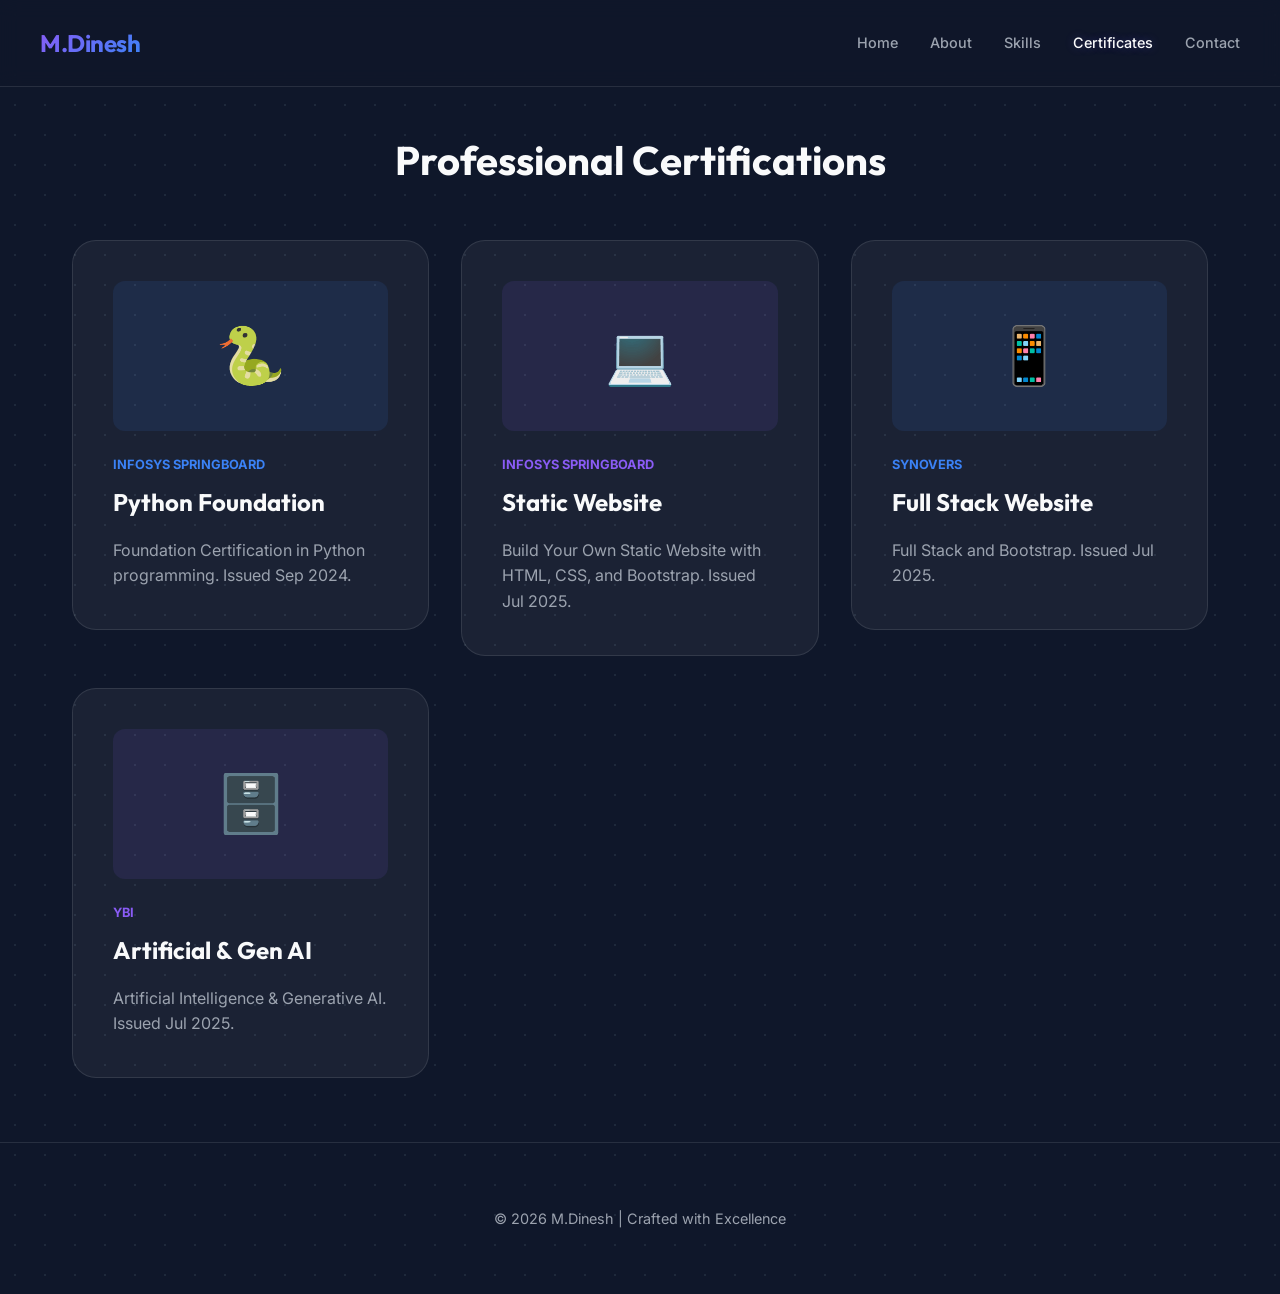
==== certificates.html @ 382bfbe6 "Added portfolio project files" ====
<!DOCTYPE html>
<html lang="en">
<head>
    <meta charset="UTF-8">
    <meta name="viewport" content="width=device-width, initial-scale=1.0">
    <title>Certificates | M.Dinesh</title>
    <link rel="stylesheet" href="css/style.css">
</head>
<body>

    <header>
        <nav>
            <div class="logo">M.Dinesh</div>
            <ul>
                <li><a href="index.html">Home</a></li>
                <li><a href="about.html">About</a></li>
               
                <li><a href="skills.html">Skills</a></li>
                <li><a href="certificates.html" class="active">Certificates</a></li>
                <li><a href="contact.html">Contact</a></li>
            </ul>
        </nav>
    </header>

    <main class="page-section page-reveal">
        <h1 class="section-title">Professional Certifications</h1>
        
        <div class="grid">
            <!-- Infosys Python Foundation -->
            <a href="assets/python_foundation_infosys.pdf" target="_blank" style="text-decoration: none; color: inherit;">
                <div class="card">
                    <div style="background: rgba(59, 130, 246, 0.1); height: 150px; border-radius: 12px; margin-bottom: 1.5rem; display: flex; align-items: center; justify-content: center; font-size: 3.5rem;">🐍</div>
                    <div style="color: var(--secondary); font-size: 0.8rem; font-weight: 700; margin-bottom: 0.5rem; text-transform: uppercase;">Infosys Springboard</div>
                    <h2>Python Foundation</h2>
                    <p>Foundation Certification in Python programming. Issued Sep 2024.</p>
                </div>
            </a>

            <!-- Static Website Certificate -->
            <a href="assets/static_website_cert.pdf" target="_blank" style="text-decoration: none; color: inherit;">
                <div class="card">
                    <div style="background: rgba(139, 92, 246, 0.1); height: 150px; border-radius: 12px; margin-bottom: 1.5rem; display: flex; align-items: center; justify-content: center; font-size: 3.5rem;">💻</div>
                    <div style="color: var(--primary); font-size: 0.8rem; font-weight: 700; margin-bottom: 0.5rem; text-transform: uppercase;">Infosys Springboard</div>
                    <h2>Static Website</h2>
                    <p>Build Your Own Static Website with HTML, CSS, and Bootstrap. Issued Jul 2025.</p>
                </div>
            </a>

            <!-- Responsive Website Certificate -->
            <a href="assets/responsive_website_cert.pdf" target="_blank" style="text-decoration: none; color: inherit;">
                <div class="card">
                    <div style="background: rgba(59, 130, 246, 0.1); height: 150px; border-radius: 12px; margin-bottom: 1.5rem; display: flex; align-items: center; justify-content: center; font-size: 3.5rem;">📱</div>
                    <div style="color: var(--secondary); font-size: 0.8rem; font-weight: 700; margin-bottom: 0.5rem; text-transform: uppercase;">SYNOVERS</div>
                    <h2>Full Stack Website</h2>
                    <p>Full Stack and Bootstrap. Issued Jul 2025.</p>
                </div>
            </a>

            <!-- Database Certificate -->
            <a href="assets/database_intro_cert.pdf" target="_blank" style="text-decoration: none; color: inherit;">
                <div class="card">
                    <div style="background: rgba(139, 92, 246, 0.1); height: 150px; border-radius: 12px; margin-bottom: 1.5rem; display: flex; align-items: center; justify-content: center; font-size: 3.5rem;">🗄️</div>
                    <div style="color: var(--primary); font-size: 0.8rem; font-weight: 700; margin-bottom: 0.5rem; text-transform: uppercase;">YBI</div>
                    <h2>Artificial & Gen AI</h2>
                    <p>Artificial Intelligence & Generative AI. Issued Jul 2025.</p>
                </div>
            </a>
        </div>
    </main>

    <footer>
       <p>&copy; 2026 M.Dinesh | Crafted with Excellence</p> 
    </footer>

</body>
</html>
---- css/style.css ----
@import url('https://fonts.googleapis.com/css2?family=Inter:wght@300;400;500;600&family=Outfit:wght@400;600;700;800&display=swap');

:root {
    --bg: #0f172a;
    --surface: rgba(255, 255, 255, 0.05);
    --surface-hover: rgba(255, 255, 255, 0.1);
    --border: rgba(255, 255, 255, 0.1);
    --primary: #8B5CF6;
    --primary-glow: rgba(139, 92, 246, 0.3);
    --secondary: #3B82F6;
    --text: #F9FAFB;
    --text-dim: #9CA3AF;
    --transition: all 0.4s cubic-bezier(0.4, 0, 0.2, 1);
}

* {
    margin: 0;
    padding: 0;
    box-sizing: border-box;
    font-family: 'Inter', sans-serif;
}

body {
    background-color: var(--bg);
    color: var(--text);
    line-height: 1.6;
    overflow-x: hidden;
    background-image: 
        radial-gradient(#1e293b 1px, transparent 1px);
    background-size: 30px 30px;
    min-height: 100vh;
}

h1, h2, h3, .logo {
    font-family: 'Outfit', sans-serif;
    font-weight: 700;
}

/* Navbar */
header {
    position: fixed;
    top: 0;
    left: 0;
    width: 100%;
    z-index: 1000;
    padding: 1.5rem 2rem;
    background: rgba(15, 23, 42, 0.8);
    backdrop-filter: blur(10px);
    border-bottom: 1px solid var(--border);
}

nav {
    max-width: 1200px;
    margin: 0 auto;
    display: flex;
    justify-content: space-between;
    align-items: center;
}

.logo {
    font-size: 1.5rem;
    background: linear-gradient(135deg, var(--primary), var(--secondary));
    -webkit-background-clip: text;
    -webkit-text-fill-color: transparent;
    letter-spacing: -0.5px;
}

nav ul {
    display: flex;
    list-style: none;
    gap: 2rem;
}

nav a {
    color: var(--text-dim);
    text-decoration: none;
    font-size: 0.9rem;
    font-weight: 500;
    transition: var(--transition);
}

nav a:hover, nav a.active {
    color: var(--text);
    text-shadow: 0 0 10px var(--primary-glow);
}

/* Page Transitions */
.page-reveal {
    animation: reveal 0.8s ease-out forwards;
}

@keyframes reveal {
    from { opacity: 0; transform: translateY(20px); }
    to { opacity: 1; transform: translateY(0); }
}

/* Hero Section */
.hero {
    min-height: 100vh;
    padding-top: 120px; /* Space for the fixed header */
    display: flex;
    flex-direction: column;
    justify-content: center;
    align-items: center;
    text-align: center;
    padding-left: 2rem;
    padding-right: 2rem;
    padding-bottom: 4rem;
    position: relative;
}

.hero h2 {
    font-size: 1.2rem;
    color: var(--primary);
    text-transform: uppercase;
    letter-spacing: 4px;
    margin-bottom: 1rem;
    opacity: 0.8;
}

.hero h1 {
    font-size: clamp(3rem, 10vw, 6rem);
    margin-bottom: 1rem;
    background: linear-gradient(to right, #fff, #a5a5a5);
    -webkit-background-clip: text;
    -webkit-text-fill-color: transparent;
    line-height: 1.1;
}

.hero h3 {
    font-size: 1.5rem;
    color: var(--text-dim);
    margin-bottom: 2rem;
    font-weight: 400;
}

.hero p {
    max-width: 600px;
    color: var(--text-dim);
    margin-bottom: 3rem;
    font-size: 1.1rem;
}

/* Buttons */
.btn {
    display: inline-block;
    padding: 1rem 2.5rem;
    background: var(--primary);
    color: white;
    text-decoration: none;
    border-radius: 100px;
    font-weight: 600;
    transition: var(--transition);
    position: relative;
    overflow: hidden;
    box-shadow: 0 10px 20px -10px var(--primary-glow);
}

.btn:hover {
    transform: translateY(-3px);
    box-shadow: 0 20px 30px -10px var(--primary-glow);
    background: #7c3aed;
}

/* Cards */
.page-section {
    padding: 8rem 2rem 4rem;
    max-width: 1200px;
    margin: 0 auto;
}

.section-title {
    font-size: 2.5rem;
    margin-bottom: 3rem;
    text-align: center;
}

.grid {
    display: grid;
    grid-template-columns: repeat(auto-fit, minmax(300px, 1fr));
    gap: 2rem;
}

.card {
    background: var(--surface);
    border: 1px solid var(--border);
    padding: 2.5rem;
    border-radius: 24px;
    transition: var(--transition);
    backdrop-filter: blur(10px);
}

.card:hover {
    background: var(--surface-hover);
    border-color: var(--primary);
    transform: translateY(-10px);
    box-shadow: 0 20px 40px -20px rgba(0,0,0,0.5);
}

.card h2 {
    margin-bottom: 1rem;
    color: var(--text);
}

.card p {
    color: var(--text-dim);
}

/* Skills */
.skill-grid {
    display: grid;
    grid-template-columns: repeat(auto-fit, minmax(150px, 1fr));
    gap: 1.5rem;
}

.skill-tag {
    background: var(--surface);
    border: 1px solid var(--border);
    padding: 1rem;
    text-align: center;
    border-radius: 12px;
    font-weight: 500;
    transition: var(--transition);
}

.skill-tag:hover {
    border-color: var(--secondary);
    background: rgba(59, 130, 246, 0.1);
    color: var(--secondary);
}

/* Footer */
footer {
    text-align: center;
    padding: 4rem 2rem;
    border-top: 1px solid var(--border);
    color: var(--text-dim);
    font-size: 0.9rem;
}

/* Responsive */
@media (max-width: 768px) {
    header {
        padding: 1rem;
    }
    nav ul {
        display: none; /* Mobile menu logic omitted for brevity, can add hamburger if needed */
    }
    .hero h1 {
        font-size: 3.5rem;
    }
}
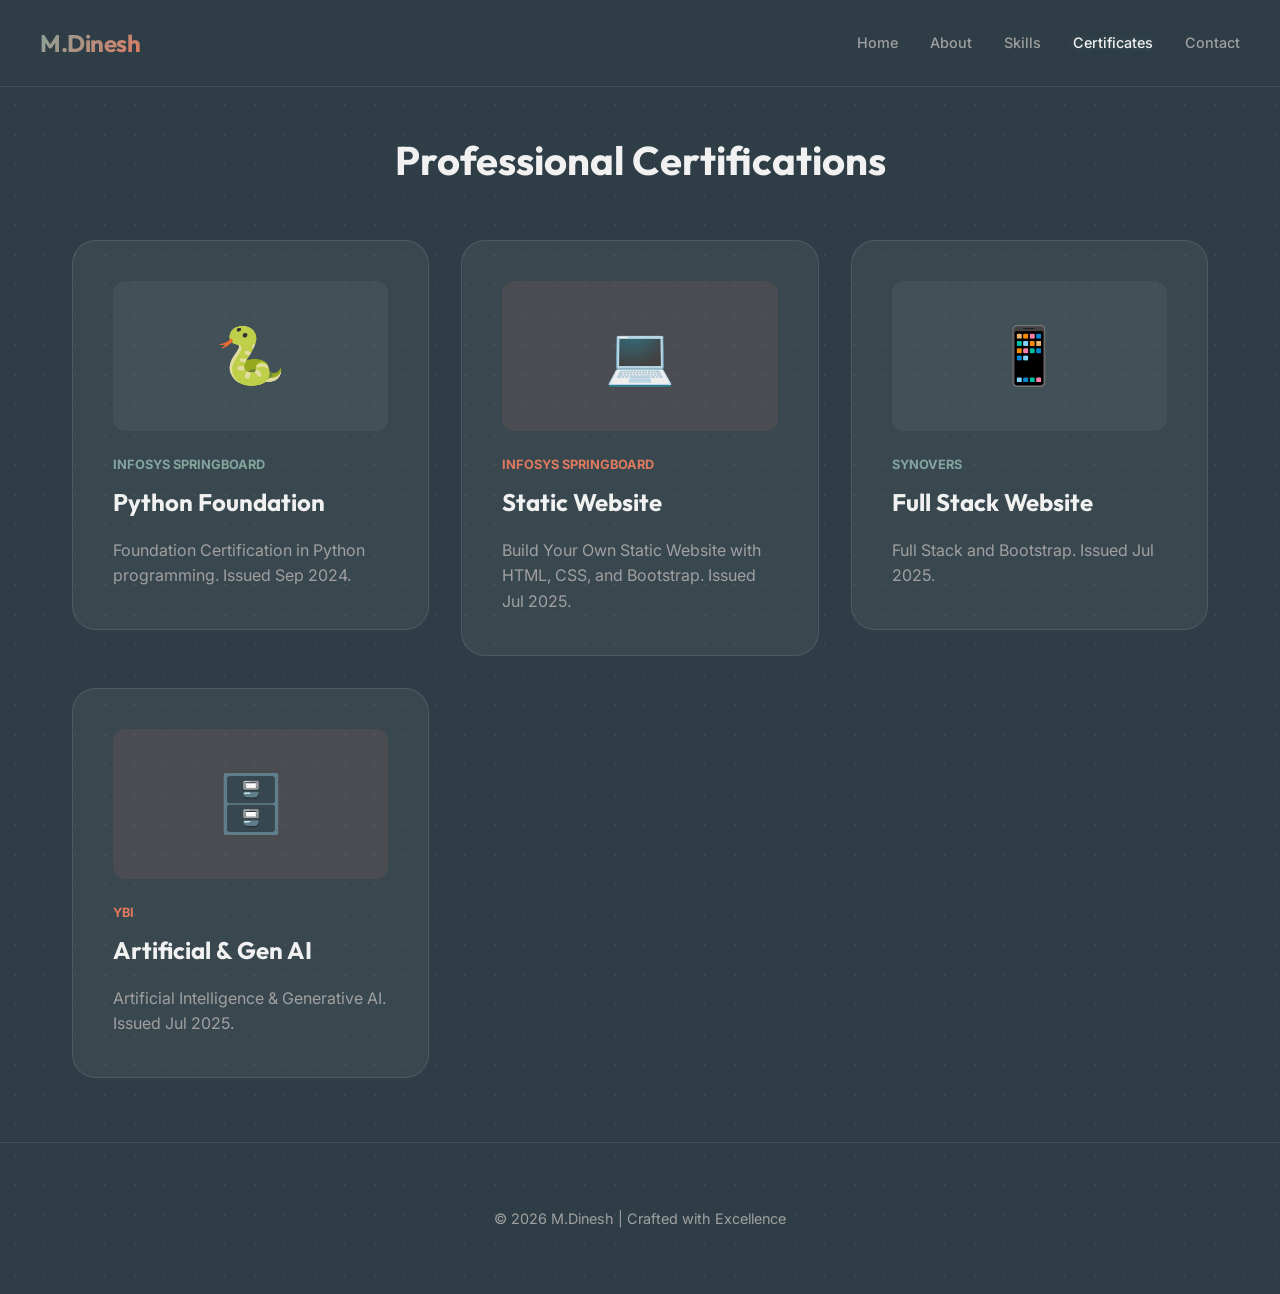
==== commit 53da1e60: "Added portfolio project files" ====
--- a/certificates.html
+++ b/certificates.html
@@ -29,8 +29,8 @@
             <!-- Infosys Python Foundation -->
             <a href="assets/python_foundation_infosys.pdf" target="_blank" style="text-decoration: none; color: inherit;">
                 <div class="card">
-                    <div style="background: rgba(59, 130, 246, 0.1); height: 150px; border-radius: 12px; margin-bottom: 1.5rem; display: flex; align-items: center; justify-content: center; font-size: 3.5rem;">🐍</div>
-                    <div style="color: var(--secondary); font-size: 0.8rem; font-weight: 700; margin-bottom: 0.5rem; text-transform: uppercase;">Infosys Springboard</div>
+                    <div style="background: rgba(132, 165, 157, 0.1); height: 150px; border-radius: 12px; margin-bottom: 1.5rem; display: flex; align-items: center; justify-content: center; font-size: 3.5rem;">🐍</div>
+                    <div style="color: var(--primary); font-size: 0.8rem; font-weight: 700; margin-bottom: 0.5rem; text-transform: uppercase;">Infosys Springboard</div>
                     <h2>Python Foundation</h2>
                     <p>Foundation Certification in Python programming. Issued Sep 2024.</p>
                 </div>
@@ -39,8 +39,8 @@
             <!-- Static Website Certificate -->
             <a href="assets/static_website_cert.pdf" target="_blank" style="text-decoration: none; color: inherit;">
                 <div class="card">
-                    <div style="background: rgba(139, 92, 246, 0.1); height: 150px; border-radius: 12px; margin-bottom: 1.5rem; display: flex; align-items: center; justify-content: center; font-size: 3.5rem;">💻</div>
-                    <div style="color: var(--primary); font-size: 0.8rem; font-weight: 700; margin-bottom: 0.5rem; text-transform: uppercase;">Infosys Springboard</div>
+                    <div style="background: rgba(224, 122, 95, 0.1); height: 150px; border-radius: 12px; margin-bottom: 1.5rem; display: flex; align-items: center; justify-content: center; font-size: 3.5rem;">💻</div>
+                    <div style="color: var(--secondary); font-size: 0.8rem; font-weight: 700; margin-bottom: 0.5rem; text-transform: uppercase;">Infosys Springboard</div>
                     <h2>Static Website</h2>
                     <p>Build Your Own Static Website with HTML, CSS, and Bootstrap. Issued Jul 2025.</p>
                 </div>
@@ -49,8 +49,8 @@
             <!-- Responsive Website Certificate -->
             <a href="assets/responsive_website_cert.pdf" target="_blank" style="text-decoration: none; color: inherit;">
                 <div class="card">
-                    <div style="background: rgba(59, 130, 246, 0.1); height: 150px; border-radius: 12px; margin-bottom: 1.5rem; display: flex; align-items: center; justify-content: center; font-size: 3.5rem;">📱</div>
-                    <div style="color: var(--secondary); font-size: 0.8rem; font-weight: 700; margin-bottom: 0.5rem; text-transform: uppercase;">SYNOVERS</div>
+                    <div style="background: rgba(132, 165, 157, 0.1); height: 150px; border-radius: 12px; margin-bottom: 1.5rem; display: flex; align-items: center; justify-content: center; font-size: 3.5rem;">📱</div>
+                    <div style="color: var(--primary); font-size: 0.8rem; font-weight: 700; margin-bottom: 0.5rem; text-transform: uppercase;">SYNOVERS</div>
                     <h2>Full Stack Website</h2>
                     <p>Full Stack and Bootstrap. Issued Jul 2025.</p>
                 </div>
@@ -59,8 +59,8 @@
             <!-- Database Certificate -->
             <a href="assets/database_intro_cert.pdf" target="_blank" style="text-decoration: none; color: inherit;">
                 <div class="card">
-                    <div style="background: rgba(139, 92, 246, 0.1); height: 150px; border-radius: 12px; margin-bottom: 1.5rem; display: flex; align-items: center; justify-content: center; font-size: 3.5rem;">🗄️</div>
-                    <div style="color: var(--primary); font-size: 0.8rem; font-weight: 700; margin-bottom: 0.5rem; text-transform: uppercase;">YBI</div>
+                    <div style="background: rgba(224, 122, 95, 0.1); height: 150px; border-radius: 12px; margin-bottom: 1.5rem; display: flex; align-items: center; justify-content: center; font-size: 3.5rem;">🗄️</div>
+                    <div style="color: var(--secondary); font-size: 0.8rem; font-weight: 700; margin-bottom: 0.5rem; text-transform: uppercase;">YBI</div>
                     <h2>Artificial & Gen AI</h2>
                     <p>Artificial Intelligence & Generative AI. Issued Jul 2025.</p>
                 </div>
--- a/css/style.css
+++ b/css/style.css
@@ -1,15 +1,15 @@
 @import url('https://fonts.googleapis.com/css2?family=Inter:wght@300;400;500;600&family=Outfit:wght@400;600;700;800&display=swap');
 
 :root {
-    --bg: #0f172a;
+    --bg: #2F3E46;
     --surface: rgba(255, 255, 255, 0.05);
     --surface-hover: rgba(255, 255, 255, 0.1);
     --border: rgba(255, 255, 255, 0.1);
-    --primary: #8B5CF6;
-    --primary-glow: rgba(139, 92, 246, 0.3);
-    --secondary: #3B82F6;
-    --text: #F9FAFB;
-    --text-dim: #9CA3AF;
+    --primary: #84A59D;
+    --primary-glow: rgba(132, 165, 157, 0.3);
+    --secondary: #E07A5F;
+    --text: #F1F1F1;
+    --text-dim: #A0A0A0;
     --transition: all 0.4s cubic-bezier(0.4, 0, 0.2, 1);
 }
 
@@ -26,7 +26,7 @@
     line-height: 1.6;
     overflow-x: hidden;
     background-image: 
-        radial-gradient(#1e293b 1px, transparent 1px);
+        radial-gradient(rgba(132, 165, 157, 0.1) 1px, transparent 1px);
     background-size: 30px 30px;
     min-height: 100vh;
 }
@@ -44,7 +44,7 @@
     width: 100%;
     z-index: 1000;
     padding: 1.5rem 2rem;
-    background: rgba(15, 23, 42, 0.8);
+    background: rgba(47, 62, 70, 0.8);
     backdrop-filter: blur(10px);
     border-bottom: 1px solid var(--border);
 }
